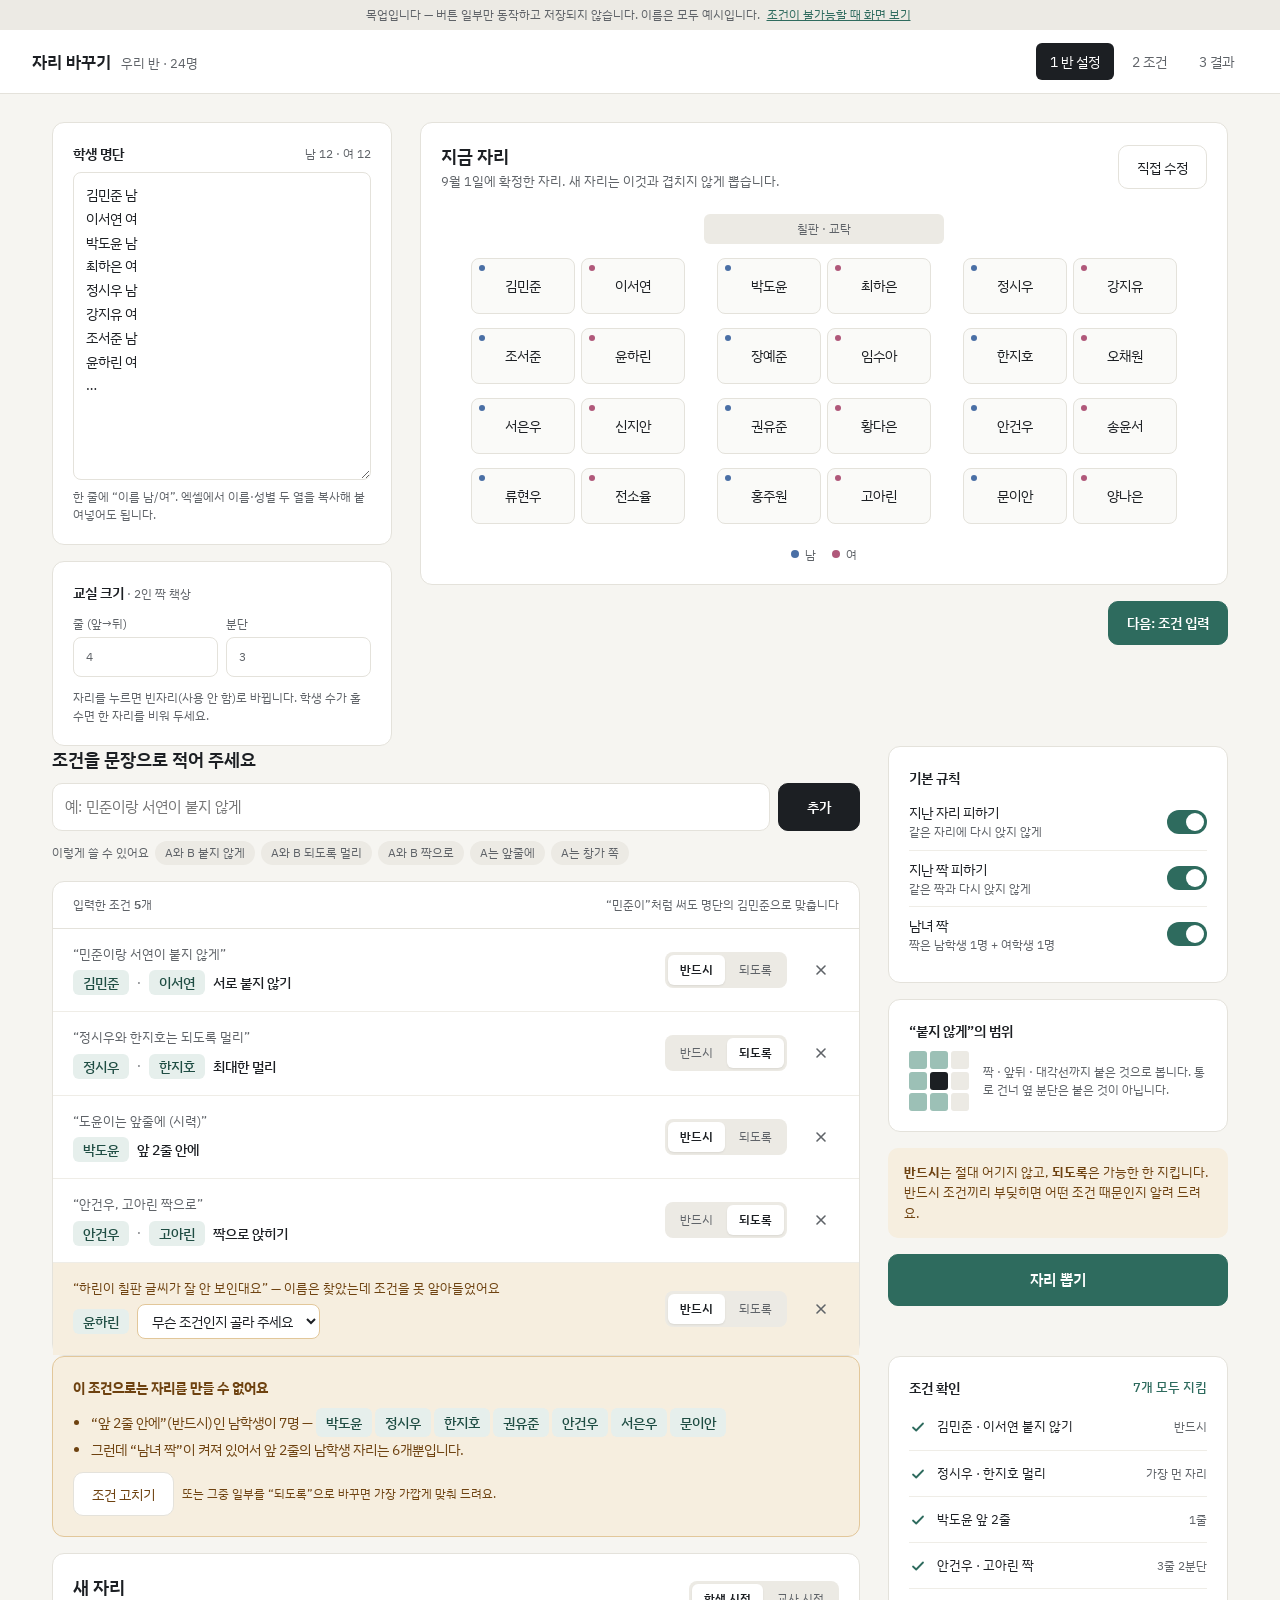
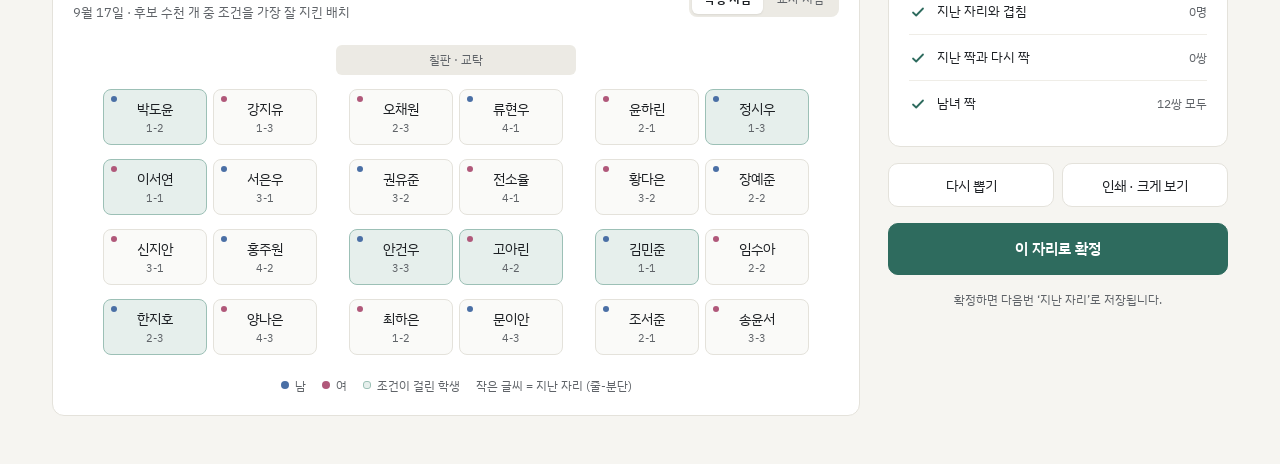
==== mockup.html @ e03efafa "자리 바꾸기 UI 목업 추가 Co-Authored-By: Claude Opus 5 <noreply@anthropic.com>" ====
<!doctype html>
<html lang="ko">
<head>
<meta charset="utf-8">
<meta name="viewport" content="width=device-width, initial-scale=1">
<title>자리 바꾸기 · 목업</title>
<link rel="preconnect" href="https://fonts.googleapis.com">
<link href="https://fonts.googleapis.com/css2?family=IBM+Plex+Sans+KR:wght@400;500;600&display=swap" rel="stylesheet">
<style>
  :root {
    --paper: #F6F5F1; --surface: #FFFFFF; --sunk: #ECEAE4; --line: #E4E2DB; --line-soft: #EFEDE7;
    --ink: #1C1F23; --muted: #5F6368;
    --accent: #2E6B5E; --accent-ink: #1F4D43; --accent-soft: #E6EFEC; --accent-line: #9CC0B6;
    --warn-soft: #F6EEDF; --warn-ink: #6E4210; --warn-line: #E2C79A;
    --boy: #4A6FA5; --girl: #B0587A;
  }
  * { box-sizing: border-box; }
  body { margin: 0; background: var(--paper); color: var(--ink); font: 14px/1.5 "IBM Plex Sans KR", "Apple SD Gothic Neo", system-ui, sans-serif; }
  button, input, textarea, select { font: inherit; color: inherit; }
  button { cursor: pointer; }

  .mock { background: var(--sunk); color: var(--muted); font-size: 12px; text-align: center; padding: 6px 16px; }
  .mock button { border: 0; background: none; color: var(--accent); text-decoration: underline; padding: 0 4px; font-size: 12px; }

  header { background: var(--surface); border-bottom: 1px solid var(--line); padding: 0 32px; min-height: 64px; display: flex; flex-wrap: wrap; gap: 8px 24px; align-items: center; justify-content: space-between; }
  .brand { display: flex; gap: 10px; align-items: baseline; }
  .brand b { font-size: 17px; font-weight: 600; }
  .brand span { color: var(--muted); font-size: 13px; }
  nav { display: flex; gap: 4px; }
  nav button { border: 0; background: none; color: var(--muted); padding: 8px 14px; border-radius: 6px; }
  nav button[aria-current="true"] { background: var(--ink); color: #fff; }

  main { max-width: 1240px; margin: 0 auto; padding: 28px 32px 48px; }
  .view { display: flex; gap: 28px; align-items: flex-start; }
  .side { width: 340px; flex-shrink: 0; display: flex; flex-direction: column; gap: 16px; }
  .grow { flex: 1; min-width: 0; display: flex; flex-direction: column; gap: 16px; }
  @media (max-width: 900px) { .view { flex-direction: column; } .side { width: 100%; } main { padding: 20px 16px 40px; } header { padding: 10px 16px; } }

  .card { background: var(--surface); border: 1px solid var(--line); border-radius: 12px; }
  .pad { padding: 20px; }
  h2 { font-size: 18px; font-weight: 600; margin: 0; }
  h3 { font-size: 14px; font-weight: 600; margin: 0; }
  .sub { color: var(--muted); font-size: 13px; margin: 2px 0 0; }
  .tiny { color: var(--muted); font-size: 12px; }
  .row { display: flex; gap: 8px; align-items: center; }
  .between { display: flex; justify-content: space-between; align-items: center; gap: 12px; flex-wrap: wrap; }

  textarea, input[type=text], input[type=number], select { width: 100%; border: 1px solid var(--line); border-radius: 8px; background: var(--surface); padding: 10px 12px; }
  textarea { resize: vertical; line-height: 1.7; }
  label.field { display: flex; flex-direction: column; gap: 4px; font-size: 12px; color: var(--muted); flex: 1; }

  .btn { height: 44px; padding: 0 18px; border-radius: 10px; border: 1px solid var(--line); background: var(--surface); }
  .btn.primary { background: var(--accent); border-color: var(--accent); color: #fff; font-weight: 600; }
  .btn.dark { background: var(--ink); border-color: var(--ink); color: #fff; font-weight: 600; }
  .btn.block { width: 100%; height: 52px; font-size: 15px; }

  .seg { display: inline-flex; gap: 2px; padding: 3px; background: var(--sunk); border-radius: 8px; }
  .seg button { border: 0; background: none; color: var(--muted); height: 30px; padding: 0 12px; border-radius: 6px; font-size: 12px; }
  .seg button[aria-pressed="true"] { background: var(--surface); color: var(--ink); font-weight: 600; box-shadow: 0 1px 2px rgba(0,0,0,.08); }

  .pill { display: inline-block; padding: 3px 10px; border-radius: 999px; background: var(--sunk); font-size: 12px; color: var(--muted); }
  .name { display: inline-block; padding: 2px 10px; border-radius: 6px; background: var(--accent-soft); color: var(--accent-ink); font-weight: 500; }

  /* seat chart */
  .chart-wrap { overflow-x: auto; padding: 4px 0; }
  .chart { display: flex; flex-direction: column; gap: 14px; align-items: center; min-width: max-content; margin: 0 auto; }
  .board { width: 240px; height: 30px; border-radius: 6px; background: var(--sunk); color: var(--muted); font-size: 12px; display: flex; align-items: center; justify-content: center; }
  .srow { display: flex; gap: 32px; }
  .pair { display: flex; gap: 6px; }
  .seat { width: 104px; height: 56px; border-radius: 8px; border: 1px solid var(--line); background: #FAFAF8; display: flex; flex-direction: column; align-items: center; justify-content: center; gap: 1px; position: relative; padding: 0; }
  .seat .n { font-size: 14px; }
  .seat .f { font-size: 11px; color: var(--muted); }
  .seat .g { position: absolute; top: 6px; left: 7px; width: 6px; height: 6px; border-radius: 50%; }
  .seat .g.m { background: var(--boy); } .seat .g.w { background: var(--girl); }
  .seat.tag { background: var(--accent-soft); border-color: var(--accent-line); }
  .seat.empty { background: repeating-linear-gradient(135deg, transparent 0 6px, var(--line-soft) 6px 8px); border-style: dashed; color: var(--muted); }
  .legend { display: flex; gap: 16px; flex-wrap: wrap; justify-content: center; font-size: 12px; color: var(--muted); }
  .legend i { display: inline-block; width: 8px; height: 8px; border-radius: 50%; margin-right: 6px; vertical-align: 1px; }

  /* rules */
  .rule { padding: 16px 20px; border-top: 1px solid var(--line-soft); display: flex; gap: 16px; align-items: center; flex-wrap: wrap; }
  .rule:first-child { border-top: 0; }
  .rule .body { flex: 1; min-width: 240px; display: flex; flex-direction: column; gap: 6px; }
  .rule .said { color: var(--muted); font-size: 13px; }
  .rule.fix { background: var(--warn-soft); }
  .rule.fix .said { color: var(--warn-ink); }
  .rule select { width: auto; padding: 6px 10px; border-color: var(--warn-line); }
  .x { width: 36px; height: 36px; border: 0; background: none; color: var(--muted); border-radius: 6px; display: flex; align-items: center; justify-content: center; }
  .x:hover { background: var(--sunk); }

  .toggle { display: flex; align-items: center; gap: 12px; min-height: 56px; border-top: 1px solid var(--line-soft); cursor: pointer; }
  .toggle:first-of-type { border-top: 0; }
  .toggle .t { flex: 1; display: flex; flex-direction: column; }
  .toggle input { position: absolute; opacity: 0; pointer-events: none; }
  .sw { flex-shrink: 0; width: 40px; height: 24px; border-radius: 999px; background: #D6D3CB; position: relative; transition: background .15s; }
  .sw::after { content: ""; position: absolute; top: 3px; left: 3px; width: 18px; height: 18px; border-radius: 50%; background: #fff; transition: left .15s; }
  .toggle input:checked + .sw { background: var(--accent); }
  .toggle input:checked + .sw::after { left: 19px; }
  .toggle input:focus-visible + .sw { outline: 2px solid var(--accent); outline-offset: 2px; }

  .note { padding: 14px 16px; border-radius: 10px; background: var(--warn-soft); color: var(--warn-ink); font-size: 13px; line-height: 1.6; }

  .check { display: flex; gap: 10px; align-items: center; min-height: 46px; border-top: 1px solid var(--line-soft); font-size: 13px; }
  .check:first-of-type { border-top: 0; }
  .check span:nth-child(2) { flex: 1; }
  .check .tiny { text-align: right; }

  .scope { display: flex; gap: 14px; align-items: center; }
  .mini { display: grid; grid-template-columns: repeat(3, 18px); gap: 3px; }
  .mini i { width: 18px; height: 18px; border-radius: 3px; background: var(--sunk); }
  .mini i.me { background: var(--ink); }
  .mini i.no { background: var(--accent-line); }

  .conflict { border: 1px solid var(--warn-line); background: var(--warn-soft); border-radius: 12px; padding: 20px; color: var(--warn-ink); display: flex; flex-direction: column; gap: 10px; }
  .conflict ul { margin: 0; padding-left: 18px; line-height: 1.8; }
</style>
</head>
<body>

<div class="mock">목업입니다 — 버튼 일부만 동작하고 저장되지 않습니다. 이름은 모두 예시입니다.
  <button type="button" id="demoConflict">조건이 불가능할 때 화면 보기</button></div>

<header>
  <div class="brand"><b>자리 바꾸기</b><span>우리 반 · 24명</span></div>
  <nav aria-label="단계">
    <button type="button" data-go="setup" aria-current="true">1 반 설정</button>
    <button type="button" data-go="rules">2 조건</button>
    <button type="button" data-go="result">3 결과</button>
  </nav>
</header>

<main>
  <!-- 1. 반 설정 -->
  <section class="view" id="setup">
    <div class="side">
      <div class="card pad" style="display:flex;flex-direction:column;gap:8px">
        <div class="between"><h3><label for="roster">학생 명단</label></h3><span class="tiny">남 12 · 여 12</span></div>
        <textarea id="roster" rows="12">김민준 남
이서연 여
박도윤 남
최하은 여
정시우 남
강지유 여
조서준 남
윤하린 여
…</textarea>
        <p class="tiny" style="margin:0">한 줄에 “이름 남/여”. 엑셀에서 이름·성별 두 열을 복사해 붙여넣어도 됩니다.</p>
      </div>

      <div class="card pad" style="display:flex;flex-direction:column;gap:12px">
        <h3>교실 크기 <span class="tiny" style="font-weight:400">· 2인 짝 책상</span></h3>
        <div class="row">
          <label class="field">줄 (앞→뒤)<input type="number" value="4" min="1" max="8"></label>
          <label class="field">분단<input type="number" value="3" min="1" max="5"></label>
        </div>
        <p class="tiny" style="margin:0">자리를 누르면 빈자리(사용 안 함)로 바뀝니다. 학생 수가 홀수면 한 자리를 비워 두세요.</p>
      </div>
    </div>

    <div class="grow">
      <div class="card pad" style="display:flex;flex-direction:column;gap:18px">
        <div class="between">
          <div><h2>지금 자리</h2><p class="sub">9월 1일에 확정한 자리. 새 자리는 이것과 겹치지 않게 뽑습니다.</p></div>
          <button type="button" class="btn">직접 수정</button>
        </div>
        <div class="chart-wrap"><div class="chart" id="oldChart"></div></div>
        <div class="legend"><span><i style="background:var(--boy)"></i>남</span><span><i style="background:var(--girl)"></i>여</span></div>
      </div>
      <div style="display:flex;justify-content:flex-end"><button type="button" class="btn primary" data-go="rules">다음: 조건 입력</button></div>
    </div>
  </section>

  <!-- 2. 조건 -->
  <section class="view" id="rules" hidden>
    <div class="grow">
      <div style="display:flex;flex-direction:column;gap:10px">
        <h2><label for="ruleInput">조건을 문장으로 적어 주세요</label></h2>
        <form class="row" id="ruleForm">
          <input type="text" id="ruleInput" placeholder="예: 민준이랑 서연이 붙지 않게" style="height:48px;border-radius:10px;font-size:15px">
          <button class="btn dark" style="height:48px;width:88px">추가</button>
        </form>
        <div class="row" style="flex-wrap:wrap;gap:6px">
          <span class="tiny">이렇게 쓸 수 있어요</span>
          <span class="pill">A와 B 붙지 않게</span><span class="pill">A와 B 되도록 멀리</span>
          <span class="pill">A와 B 짝으로</span><span class="pill">A는 앞줄에</span><span class="pill">A는 창가 쪽</span>
        </div>
      </div>

      <div class="card">
        <div class="between" style="padding:14px 20px;border-bottom:1px solid var(--line)">
          <span class="tiny">입력한 조건 <b id="ruleCount">5</b>개</span>
          <span class="tiny">“민준이”처럼 써도 명단의 김민준으로 맞춥니다</span>
        </div>
        <div id="ruleList"></div>
      </div>
    </div>

    <div class="side">
      <div class="card pad">
        <h3 style="margin-bottom:6px">기본 규칙</h3>
        <label class="toggle"><span class="t"><span>지난 자리 피하기</span><span class="tiny">같은 자리에 다시 앉지 않게</span></span><input type="checkbox" checked><span class="sw"></span></label>
        <label class="toggle"><span class="t"><span>지난 짝 피하기</span><span class="tiny">같은 짝과 다시 앉지 않게</span></span><input type="checkbox" checked><span class="sw"></span></label>
        <label class="toggle"><span class="t"><span>남녀 짝</span><span class="tiny">짝은 남학생 1명 + 여학생 1명</span></span><input type="checkbox" checked><span class="sw"></span></label>
      </div>

      <div class="card pad" style="display:flex;flex-direction:column;gap:10px">
        <h3>“붙지 않게”의 범위</h3>
        <div class="scope">
          <div class="mini" aria-hidden="true"><i class="no"></i><i class="no"></i><i></i><i class="no"></i><i class="me"></i><i></i><i class="no"></i><i class="no"></i><i></i></div>
          <p class="tiny" style="margin:0">짝 · 앞뒤 · 대각선까지 붙은 것으로 봅니다. 통로 건너 옆 분단은 붙은 것이 아닙니다.</p>
        </div>
      </div>

      <div class="note"><b>반드시</b>는 절대 어기지 않고, <b>되도록</b>은 가능한 한 지킵니다. 반드시 조건끼리 부딪히면 어떤 조건 때문인지 알려 드려요.</div>

      <button type="button" class="btn primary block" data-go="result">자리 뽑기</button>
    </div>
  </section>

  <!-- 3. 결과 -->
  <section class="view" id="result" hidden>
    <div class="grow">
      <div class="conflict" id="conflict" hidden>
        <b>이 조건으로는 자리를 만들 수 없어요</b>
        <ul>
          <li>“앞 2줄 안에”(반드시)인 남학생이 7명 — <span class="name">박도윤</span> <span class="name">정시우</span> <span class="name">한지호</span> <span class="name">권유준</span> <span class="name">안건우</span> <span class="name">서은우</span> <span class="name">문이안</span></li><li>그런데 “남녀 짝”이 켜져 있어서 앞 2줄의 남학생 자리는 6개뿐입니다.</li>
        </ul>
        <div class="row" style="flex-wrap:wrap"><button type="button" class="btn" data-go="rules">조건 고치기</button><span class="tiny" style="color:inherit">또는 그중 일부를 “되도록”으로 바꾸면 가장 가깝게 맞춰 드려요.</span></div>
      </div>

      <div class="card pad" style="display:flex;flex-direction:column;gap:18px">
        <div class="between">
          <div><h2>새 자리</h2><p class="sub">9월 17일 · 후보 수천 개 중 조건을 가장 잘 지킨 배치</p></div>
          <div class="seg" role="group" aria-label="보는 방향">
            <button type="button" aria-pressed="true" data-view="student">학생 시점</button>
            <button type="button" aria-pressed="false" data-view="teacher">교사 시점</button>
          </div>
        </div>
        <div class="chart-wrap"><div class="chart" id="newChart"></div></div>
        <div class="legend">
          <span><i style="background:var(--boy)"></i>남</span><span><i style="background:var(--girl)"></i>여</span>
          <span><i style="background:var(--accent-soft);border:1px solid var(--accent-line);border-radius:3px"></i>조건이 걸린 학생</span>
          <span>작은 글씨 = 지난 자리 (줄-분단)</span>
        </div>
      </div>
    </div>

    <div class="side">
      <div class="card pad">
        <div class="between" style="margin-bottom:6px"><h3>조건 확인</h3><span style="font-size:13px;color:var(--accent);font-weight:500">7개 모두 지킴</span></div>
        <div id="checks"></div>
      </div>
      <div class="row"><button type="button" class="btn" style="flex:1">다시 뽑기</button><button type="button" class="btn" style="flex:1">인쇄 · 크게 보기</button></div>
      <button type="button" class="btn primary block">이 자리로 확정</button>
      <p class="tiny" style="text-align:center;margin:0">확정하면 다음번 ‘지난 자리’로 저장됩니다.</p>
    </div>
  </section>
</main>

<script>
  const G = { 김민준:'m',이서연:'w',박도윤:'m',최하은:'w',정시우:'m',강지유:'w',조서준:'m',윤하린:'w',장예준:'m',임수아:'w',한지호:'m',오채원:'w',
              서은우:'m',신지안:'w',권유준:'m',황다은:'w',안건우:'m',송윤서:'w',류현우:'m',전소율:'w',홍주원:'m',고아린:'w',문이안:'m',양나은:'w' };
  const OLD = [
    ['김민준','이서연','박도윤','최하은','정시우','강지유'],
    ['조서준','윤하린','장예준','임수아','한지호','오채원'],
    ['서은우','신지안','권유준','황다은','안건우','송윤서'],
    ['류현우','전소율','홍주원','고아린','문이안','양나은']
  ];
  const NEW = [
    ['박도윤','강지유','오채원','류현우','윤하린','정시우'],
    ['이서연','서은우','권유준','전소율','황다은','장예준'],
    ['신지안','홍주원','안건우','고아린','김민준','임수아'],
    ['한지호','양나은','최하은','문이안','조서준','송윤서']
  ];
  const TAGGED = ['김민준','이서연','정시우','한지호','박도윤','안건우','고아린'];
  const WHERE = {};
  OLD.forEach((r, ri) => r.forEach((n, ci) => { WHERE[n] = (ri + 1) + '-' + (Math.floor(ci / 2) + 1); }));

  const empty = new Set();

  function seatEl(name, opts) {
    const b = document.createElement('button');
    b.type = 'button';
    b.className = 'seat';
    if (opts.key && empty.has(opts.key)) {
      b.classList.add('empty');
      b.innerHTML = '<span class="f">빈자리</span>';
    } else {
      if (opts.tag && TAGGED.includes(name)) b.classList.add('tag');
      b.innerHTML = '<span class="g ' + G[name] + '"></span><span class="n">' + name + '</span>' +
        (opts.from ? '<span class="f">' + WHERE[name] + '</span>' : '');
    }
    b.setAttribute('aria-label', name);
    if (opts.key) b.addEventListener('click', () => { empty.has(opts.key) ? empty.delete(opts.key) : empty.add(opts.key); drawOld(); });
    return b;
  }

  function drawChart(el, grid, opts, flip) {
    el.innerHTML = '';
    const board = document.createElement('div');
    board.className = 'board';
    board.textContent = '칠판 · 교탁';
    let rows = grid.map((r, ri) => ({ r, ri }));
    if (flip) rows = rows.slice().reverse();
    if (!flip) el.appendChild(board);
    rows.forEach(({ r, ri }) => {
      const row = document.createElement('div');
      row.className = 'srow';
      let cells = r.map((n, ci) => ({ n, ci }));
      if (flip) cells = cells.slice().reverse();
      for (let i = 0; i < cells.length; i += 2) {
        const pair = document.createElement('div');
        pair.className = 'pair';
        pair.appendChild(seatEl(cells[i].n, { ...opts, key: opts.editable ? ri + ':' + cells[i].ci : null }));
        pair.appendChild(seatEl(cells[i + 1].n, { ...opts, key: opts.editable ? ri + ':' + cells[i + 1].ci : null }));
        row.appendChild(pair);
      }
      el.appendChild(row);
    });
    if (flip) el.appendChild(board);
  }

  const drawOld = () => drawChart(document.getElementById('oldChart'), OLD, { editable: true }, false);
  let teacher = false;
  const drawNew = () => drawChart(document.getElementById('newChart'), NEW, { tag: true, from: true }, teacher);

  // rules
  let rules = [
    { said: '민준이랑 서연이 붙지 않게', a: '김민준', b: '이서연', kind: '서로 붙지 않기', must: true },
    { said: '정시우와 한지호는 되도록 멀리', a: '정시우', b: '한지호', kind: '최대한 멀리', must: false },
    { said: '도윤이는 앞줄에 (시력)', a: '박도윤', kind: '앞 2줄 안에', must: true },
    { said: '안건우, 고아린 짝으로', a: '안건우', b: '고아린', kind: '짝으로 앉히기', must: false },
    { said: '하린이 칠판 글씨가 잘 안 보인대요', a: '윤하린', kind: null, must: true }
  ];
  const KINDS = ['서로 붙지 않기', '최대한 멀리', '짝으로 앉히기', '앞 2줄 안에', '뒤 2줄 안에', '창가 쪽', '복도 쪽'];

  function drawRules() {
    const list = document.getElementById('ruleList');
    list.innerHTML = '';
    rules.forEach((r, i) => {
      const d = document.createElement('div');
      d.className = 'rule' + (r.kind ? '' : ' fix');
      const names = '<span class="name">' + r.a + '</span>' + (r.b ? ' <span class="tiny">·</span> <span class="name">' + r.b + '</span>' : '');
      const kind = r.kind
        ? '<span style="font-weight:500">' + r.kind + '</span>'
        : '<select aria-label="조건 종류 고르기"><option>무슨 조건인지 골라 주세요</option>' + KINDS.map(k => '<option>' + k + '</option>').join('') + '</select>';
      d.innerHTML =
        '<div class="body"><span class="said">“' + r.said + '”' + (r.kind ? '' : ' — 이름은 찾았는데 조건을 못 알아들었어요') + '</span>' +
        '<div class="row" style="flex-wrap:wrap">' + names + ' ' + kind + '</div></div>' +
        '<div class="seg" role="group" aria-label="강도"><button type="button" aria-pressed="' + r.must + '">반드시</button><button type="button" aria-pressed="' + !r.must + '">되도록</button></div>' +
        '<button type="button" class="x" aria-label="조건 삭제"><svg width="16" height="16" viewBox="0 0 16 16" fill="none" stroke="currentColor" stroke-width="1.6" stroke-linecap="round"><path d="M4 4l8 8M12 4l-8 8"/></svg></button>';
      const [mustB, tryB] = d.querySelectorAll('.seg button');
      mustB.onclick = () => { r.must = true; drawRules(); };
      tryB.onclick = () => { r.must = false; drawRules(); };
      d.querySelector('.x').onclick = () => { rules.splice(i, 1); drawRules(); };
      const sel = d.querySelector('select');
      if (sel) sel.onchange = () => { if (sel.selectedIndex > 0) { r.kind = sel.value; drawRules(); } };
      list.appendChild(d);
    });
    document.getElementById('ruleCount').textContent = rules.length;
  }

  document.getElementById('ruleForm').addEventListener('submit', (e) => {
    e.preventDefault();
    const inp = document.getElementById('ruleInput');
    const text = inp.value.trim();
    if (!text) return;
    const found = Object.keys(G).filter(n => text.includes(n) || text.includes(n.slice(1)));
    let kind = null;
    if (/붙지|떨어/.test(text)) kind = '서로 붙지 않기';
    else if (/멀리/.test(text)) kind = '최대한 멀리';
    else if (/짝|같이/.test(text)) kind = '짝으로 앉히기';
    else if (/앞줄|앞자리|앞에/.test(text)) kind = '앞 2줄 안에';
    else if (/뒷줄|뒷자리|뒤에/.test(text)) kind = '뒤 2줄 안에';
    else if (/창가/.test(text)) kind = '창가 쪽';
    rules.push({ said: text, a: found[0] || '(이름 확인 필요)', b: found[1], kind, must: !/되도록|가능하면/.test(text) });
    inp.value = '';
    drawRules();
  });

  const CHECKS = [
    ['김민준 · 이서연 붙지 않기', '반드시'],
    ['정시우 · 한지호 멀리', '가장 먼 자리'],
    ['박도윤 앞 2줄', '1줄'],
    ['안건우 · 고아린 짝', '3줄 2분단'],
    ['지난 자리와 겹침', '0명'],
    ['지난 짝과 다시 짝', '0쌍'],
    ['남녀 짝', '12쌍 모두']
  ];
  document.getElementById('checks').innerHTML = CHECKS.map(([t, n]) =>
    '<div class="check"><svg width="18" height="18" viewBox="0 0 18 18" fill="none" stroke="#2E6B5E" stroke-width="1.8" stroke-linecap="round" stroke-linejoin="round" aria-hidden="true"><path d="M4 9.5l3.2 3L14 5.5"/></svg><span>' + t + '</span><span class="tiny">' + n + '</span></div>'
  ).join('');

  // navigation
  function go(id) {
    ['setup', 'rules', 'result'].forEach(v => { document.getElementById(v).hidden = v !== id; });
    document.querySelectorAll('nav button').forEach(b => b.setAttribute('aria-current', b.dataset.go === id));
    window.scrollTo(0, 0);
  }
  document.querySelectorAll('[data-go]').forEach(b => b.addEventListener('click', () => {
    if (b.closest('#conflict')) document.getElementById('conflict').hidden = true;
    go(b.dataset.go);
  }));
  document.querySelectorAll('[data-view]').forEach(b => b.addEventListener('click', () => {
    teacher = b.dataset.view === 'teacher';
    document.querySelectorAll('[data-view]').forEach(x => x.setAttribute('aria-pressed', x === b));
    drawNew();
  }));
  document.getElementById('demoConflict').addEventListener('click', () => {
    document.getElementById('conflict').hidden = false;
    go('result');
  });

  drawOld(); drawRules(); drawNew();
</script>
</body>
</html>
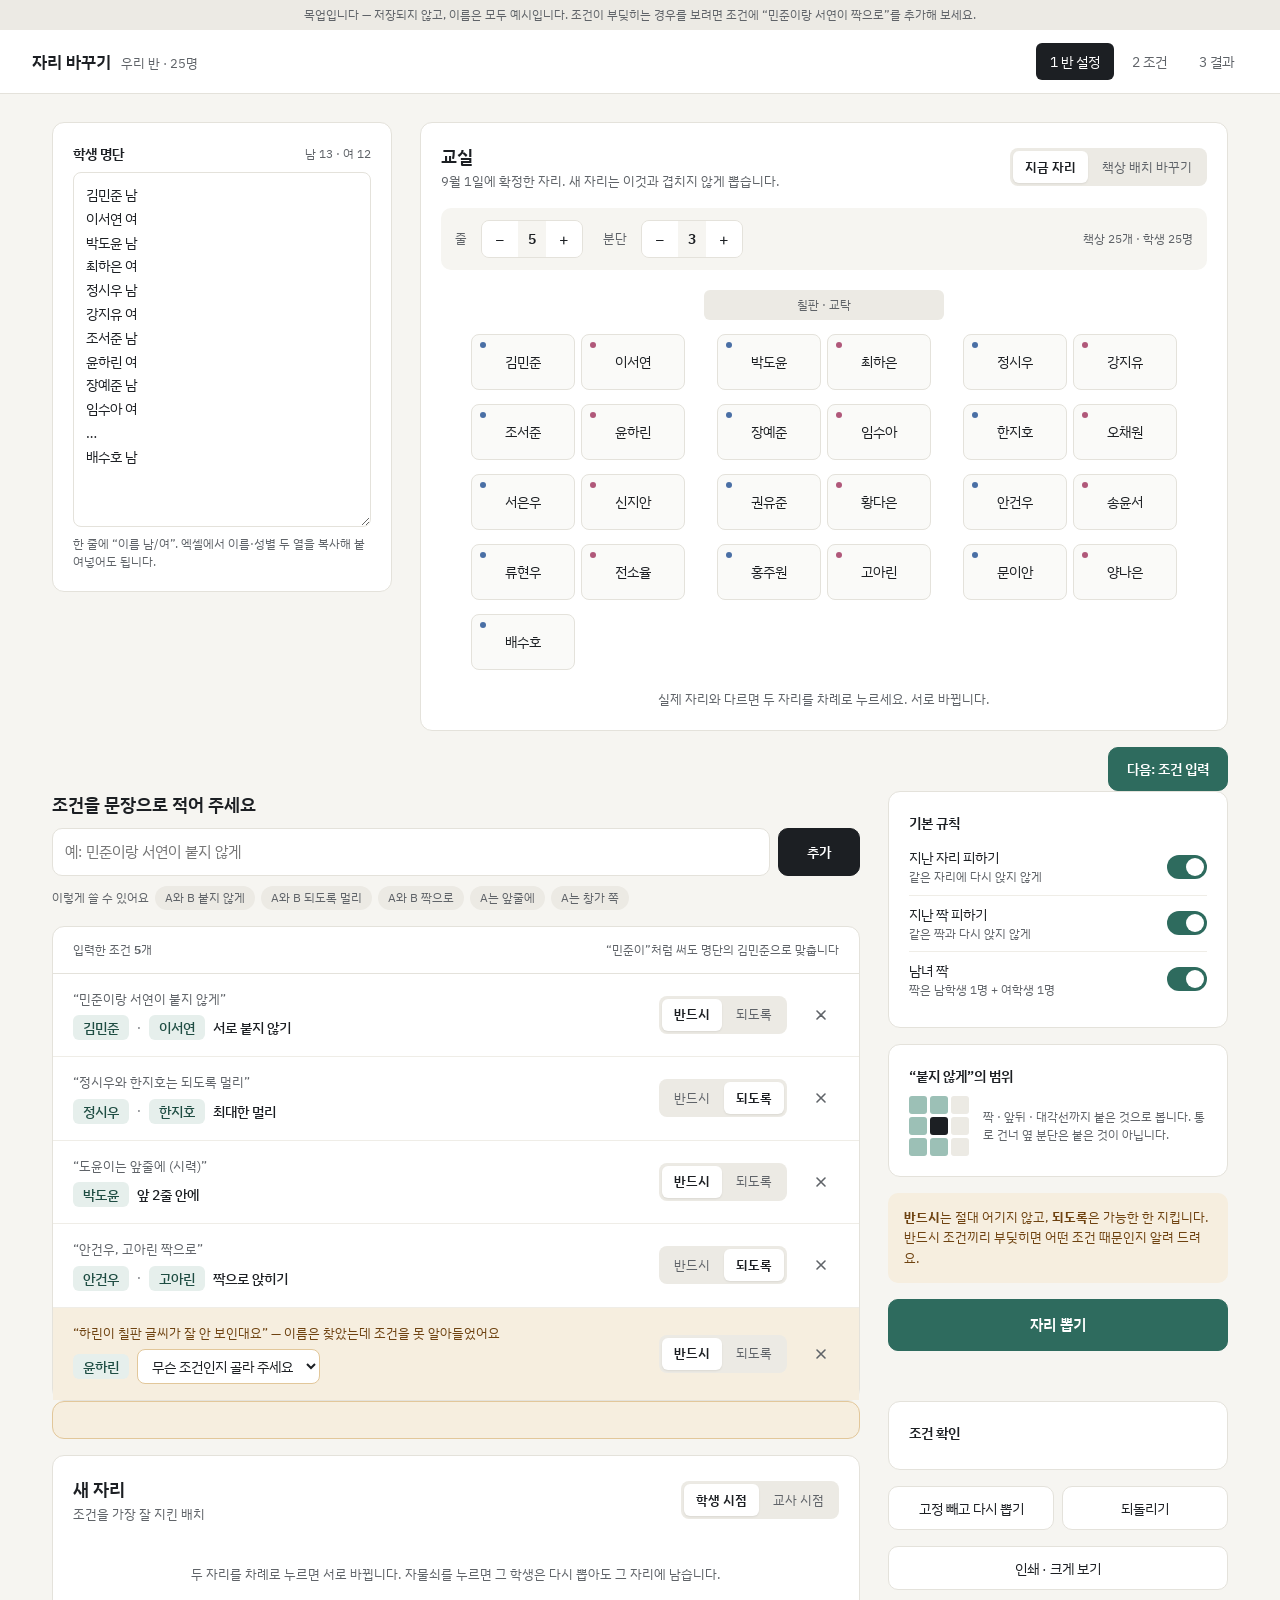
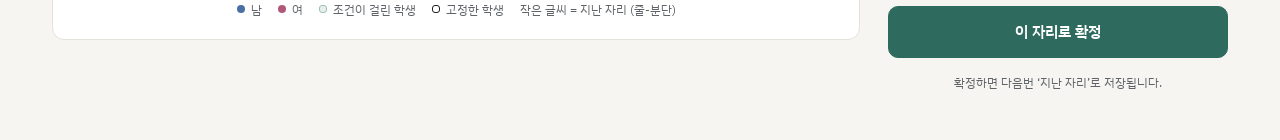
==== commit f4070af7: "목업: 책상 배치 직접 편집, 학생 고정, 자리 바꾸기·다시 뽑기 동작 추가 Co-Authored-By: Claude Opus 5 <noreply@anthropic.com>" ====
--- a/mockup.html
+++ b/mockup.html
@@ -11,7 +11,7 @@
     --paper: #F6F5F1; --surface: #FFFFFF; --sunk: #ECEAE4; --line: #E4E2DB; --line-soft: #EFEDE7;
     --ink: #1C1F23; --muted: #5F6368;
     --accent: #2E6B5E; --accent-ink: #1F4D43; --accent-soft: #E6EFEC; --accent-line: #9CC0B6;
-    --warn-soft: #F6EEDF; --warn-ink: #6E4210; --warn-line: #E2C79A;
+    --warn: #A0620F; --warn-soft: #F6EEDF; --warn-ink: #6E4210; --warn-line: #E2C79A;
     --boy: #4A6FA5; --girl: #B0587A;
   }
   * { box-sizing: border-box; }
@@ -20,7 +20,6 @@
   button { cursor: pointer; }
 
   .mock { background: var(--sunk); color: var(--muted); font-size: 12px; text-align: center; padding: 6px 16px; }
-  .mock button { border: 0; background: none; color: var(--accent); text-decoration: underline; padding: 0 4px; font-size: 12px; }
 
   header { background: var(--surface); border-bottom: 1px solid var(--line); padding: 0 32px; min-height: 64px; display: flex; flex-wrap: wrap; gap: 8px 24px; align-items: center; justify-content: space-between; }
   .brand { display: flex; gap: 10px; align-items: baseline; }
@@ -45,18 +44,26 @@
   .row { display: flex; gap: 8px; align-items: center; }
   .between { display: flex; justify-content: space-between; align-items: center; gap: 12px; flex-wrap: wrap; }
 
-  textarea, input[type=text], input[type=number], select { width: 100%; border: 1px solid var(--line); border-radius: 8px; background: var(--surface); padding: 10px 12px; }
+  textarea, input[type=text], select { width: 100%; border: 1px solid var(--line); border-radius: 8px; background: var(--surface); padding: 10px 12px; }
   textarea { resize: vertical; line-height: 1.7; }
-  label.field { display: flex; flex-direction: column; gap: 4px; font-size: 12px; color: var(--muted); flex: 1; }
 
   .btn { height: 44px; padding: 0 18px; border-radius: 10px; border: 1px solid var(--line); background: var(--surface); }
+  .btn:disabled { color: #A5A7AA; cursor: default; }
   .btn.primary { background: var(--accent); border-color: var(--accent); color: #fff; font-weight: 600; }
   .btn.dark { background: var(--ink); border-color: var(--ink); color: #fff; font-weight: 600; }
   .btn.block { width: 100%; height: 52px; font-size: 15px; }
+  .btn.sm { height: 36px; padding: 0 12px; font-size: 13px; border-radius: 8px; }
 
   .seg { display: inline-flex; gap: 2px; padding: 3px; background: var(--sunk); border-radius: 8px; }
-  .seg button { border: 0; background: none; color: var(--muted); height: 30px; padding: 0 12px; border-radius: 6px; font-size: 12px; }
+  .seg button { border: 0; background: none; color: var(--muted); height: 32px; padding: 0 12px; border-radius: 6px; font-size: 13px; }
   .seg button[aria-pressed="true"] { background: var(--surface); color: var(--ink); font-weight: 600; box-shadow: 0 1px 2px rgba(0,0,0,.08); }
+
+  .stepper { display: inline-flex; align-items: center; border: 1px solid var(--line); border-radius: 8px; overflow: hidden; }
+  .stepper button { width: 36px; height: 36px; border: 0; background: var(--surface); font-size: 16px; }
+  .stepper button:hover { background: var(--sunk); }
+  .stepper span { min-width: 28px; text-align: center; font-weight: 600; }
+  .toolbar { display: flex; flex-wrap: wrap; gap: 10px 20px; align-items: center; padding: 12px 14px; background: var(--paper); border-radius: 10px; }
+  .toolbar .lbl { font-size: 13px; color: var(--muted); margin-right: 6px; }
 
   .pill { display: inline-block; padding: 3px 10px; border-radius: 999px; background: var(--sunk); font-size: 12px; color: var(--muted); }
   .name { display: inline-block; padding: 2px 10px; border-radius: 6px; background: var(--accent-soft); color: var(--accent-ink); font-weight: 500; }
@@ -67,15 +74,31 @@
   .board { width: 240px; height: 30px; border-radius: 6px; background: var(--sunk); color: var(--muted); font-size: 12px; display: flex; align-items: center; justify-content: center; }
   .srow { display: flex; gap: 32px; }
   .pair { display: flex; gap: 6px; }
-  .seat { width: 104px; height: 56px; border-radius: 8px; border: 1px solid var(--line); background: #FAFAF8; display: flex; flex-direction: column; align-items: center; justify-content: center; gap: 1px; position: relative; padding: 0; }
+  .seat { width: 104px; height: 56px; border-radius: 8px; border: 1px solid var(--line); background: #FAFAF8; position: relative; }
+  .seat > .main { width: 100%; height: 100%; border: 0; background: none; border-radius: 8px; padding: 0; display: flex; flex-direction: column; align-items: center; justify-content: center; gap: 1px; }
   .seat .n { font-size: 14px; }
   .seat .f { font-size: 11px; color: var(--muted); }
-  .seat .g { position: absolute; top: 6px; left: 7px; width: 6px; height: 6px; border-radius: 50%; }
+  .seat .g { position: absolute; top: 7px; left: 8px; width: 6px; height: 6px; border-radius: 50%; }
   .seat .g.m { background: var(--boy); } .seat .g.w { background: var(--girl); }
   .seat.tag { background: var(--accent-soft); border-color: var(--accent-line); }
-  .seat.empty { background: repeating-linear-gradient(135deg, transparent 0 6px, var(--line-soft) 6px 8px); border-style: dashed; color: var(--muted); }
-  .legend { display: flex; gap: 16px; flex-wrap: wrap; justify-content: center; font-size: 12px; color: var(--muted); }
+  .seat.vacant { background: var(--surface); border-style: dashed; }
+  .seat.vacant .n { color: var(--muted); font-size: 12px; }
+  .seat.sel { outline: 2px solid var(--ink); outline-offset: 2px; }
+  .seat.pin { border: 1.5px solid var(--ink); }
+  .seat.none { visibility: hidden; }
+  .lock { position: absolute; top: 2px; right: 2px; width: 28px; height: 28px; border: 0; background: none; color: var(--muted); opacity: .45; border-radius: 6px; display: flex; align-items: center; justify-content: center; }
+  .lock:hover { opacity: 1; background: rgba(0,0,0,.05); }
+  .seat.pin .lock { opacity: 1; color: var(--ink); }
+  /* edit mode */
+  .seat.desk { background: #EFEBE2; border-color: #CFC9BC; display: flex; align-items: center; justify-content: center; color: var(--muted); font-size: 12px; padding: 0; }
+  .seat.slot { background: none; border: 1px dashed var(--line); color: #B3B0A8; font-size: 18px; padding: 0; }
+  .seat.slot:hover { border-color: var(--accent); color: var(--accent); }
+  .seat.desk:hover { border-color: var(--warn); color: var(--warn); }
+
+  .legend { display: flex; gap: 16px; flex-wrap: wrap; justify-content: center; font-size: 12px; color: var(--muted); align-items: center; }
   .legend i { display: inline-block; width: 8px; height: 8px; border-radius: 50%; margin-right: 6px; vertical-align: 1px; }
+  .hint { text-align: center; font-size: 13px; color: var(--muted); min-height: 20px; }
+  .hint.warn { color: var(--warn); }
 
   /* rules */
   .rule { padding: 16px 20px; border-top: 1px solid var(--line-soft); display: flex; gap: 16px; align-items: center; flex-wrap: wrap; }
@@ -88,7 +111,7 @@
   .x { width: 36px; height: 36px; border: 0; background: none; color: var(--muted); border-radius: 6px; display: flex; align-items: center; justify-content: center; }
   .x:hover { background: var(--sunk); }
 
-  .toggle { display: flex; align-items: center; gap: 12px; min-height: 56px; border-top: 1px solid var(--line-soft); cursor: pointer; }
+  .toggle { display: flex; align-items: center; gap: 12px; min-height: 56px; border-top: 1px solid var(--line-soft); cursor: pointer; position: relative; }
   .toggle:first-of-type { border-top: 0; }
   .toggle .t { flex: 1; display: flex; flex-direction: column; }
   .toggle input { position: absolute; opacity: 0; pointer-events: none; }
@@ -101,9 +124,10 @@
   .note { padding: 14px 16px; border-radius: 10px; background: var(--warn-soft); color: var(--warn-ink); font-size: 13px; line-height: 1.6; }
 
   .check { display: flex; gap: 10px; align-items: center; min-height: 46px; border-top: 1px solid var(--line-soft); font-size: 13px; }
-  .check:first-of-type { border-top: 0; }
-  .check span:nth-child(2) { flex: 1; }
+  .check:first-child { border-top: 0; }
+  .check .t { flex: 1; }
   .check .tiny { text-align: right; }
+  .check.bad .t, .check.bad .tiny { color: var(--warn); }
 
   .scope { display: flex; gap: 14px; align-items: center; }
   .mini { display: grid; grid-template-columns: repeat(3, 18px); gap: 3px; }
@@ -111,17 +135,16 @@
   .mini i.me { background: var(--ink); }
   .mini i.no { background: var(--accent-line); }
 
-  .conflict { border: 1px solid var(--warn-line); background: var(--warn-soft); border-radius: 12px; padding: 20px; color: var(--warn-ink); display: flex; flex-direction: column; gap: 10px; }
+  .conflict { border: 1px solid var(--warn-line); background: var(--warn-soft); border-radius: 12px; padding: 18px 20px; color: var(--warn-ink); display: flex; flex-direction: column; gap: 8px; }
   .conflict ul { margin: 0; padding-left: 18px; line-height: 1.8; }
 </style>
 </head>
 <body>
 
-<div class="mock">목업입니다 — 버튼 일부만 동작하고 저장되지 않습니다. 이름은 모두 예시입니다.
-  <button type="button" id="demoConflict">조건이 불가능할 때 화면 보기</button></div>
+<div class="mock">목업입니다 — 저장되지 않고, 이름은 모두 예시입니다. 조건이 부딪히는 경우를 보려면 조건에 “민준이랑 서연이 짝으로”를 추가해 보세요.</div>
 
 <header>
-  <div class="brand"><b>자리 바꾸기</b><span>우리 반 · 24명</span></div>
+  <div class="brand"><b>자리 바꾸기</b><span>우리 반 · 25명</span></div>
   <nav aria-label="단계">
     <button type="button" data-go="setup" aria-current="true">1 반 설정</button>
     <button type="button" data-go="rules">2 조건</button>
@@ -134,8 +157,8 @@
   <section class="view" id="setup">
     <div class="side">
       <div class="card pad" style="display:flex;flex-direction:column;gap:8px">
-        <div class="between"><h3><label for="roster">학생 명단</label></h3><span class="tiny">남 12 · 여 12</span></div>
-        <textarea id="roster" rows="12">김민준 남
+        <div class="between"><h3><label for="roster">학생 명단</label></h3><span class="tiny">남 13 · 여 12</span></div>
+        <textarea id="roster" rows="14">김민준 남
 이서연 여
 박도윤 남
 최하은 여
@@ -143,28 +166,32 @@
 강지유 여
 조서준 남
 윤하린 여
-…</textarea>
+장예준 남
+임수아 여
+…
+배수호 남</textarea>
         <p class="tiny" style="margin:0">한 줄에 “이름 남/여”. 엑셀에서 이름·성별 두 열을 복사해 붙여넣어도 됩니다.</p>
       </div>
-
-      <div class="card pad" style="display:flex;flex-direction:column;gap:12px">
-        <h3>교실 크기 <span class="tiny" style="font-weight:400">· 2인 짝 책상</span></h3>
-        <div class="row">
-          <label class="field">줄 (앞→뒤)<input type="number" value="4" min="1" max="8"></label>
-          <label class="field">분단<input type="number" value="3" min="1" max="5"></label>
+    </div>
+
+    <div class="grow">
+      <div class="card pad" style="display:flex;flex-direction:column;gap:16px">
+        <div class="between">
+          <div><h2>교실</h2><p class="sub" id="setupSub"></p></div>
+          <div class="seg" role="group" aria-label="보기">
+            <button type="button" data-mode="seats" aria-pressed="true">지금 자리</button>
+            <button type="button" data-mode="desks" aria-pressed="false">책상 배치 바꾸기</button>
+          </div>
         </div>
-        <p class="tiny" style="margin:0">자리를 누르면 빈자리(사용 안 함)로 바뀝니다. 학생 수가 홀수면 한 자리를 비워 두세요.</p>
-      </div>
-    </div>
-
-    <div class="grow">
-      <div class="card pad" style="display:flex;flex-direction:column;gap:18px">
-        <div class="between">
-          <div><h2>지금 자리</h2><p class="sub">9월 1일에 확정한 자리. 새 자리는 이것과 겹치지 않게 뽑습니다.</p></div>
-          <button type="button" class="btn">직접 수정</button>
+
+        <div class="toolbar" id="deskTools" hidden>
+          <span class="row"><span class="lbl">줄</span><span class="stepper"><button type="button" aria-label="줄 빼기" data-step="R:-1">−</button><span id="rVal"></span><button type="button" aria-label="줄 추가" data-step="R:1">+</button></span></span>
+          <span class="row"><span class="lbl">분단</span><span class="stepper"><button type="button" aria-label="분단 빼기" data-step="G:-1">−</button><span id="gVal"></span><button type="button" aria-label="분단 추가" data-step="G:1">+</button></span></span>
+          <span class="tiny" id="deskCount" style="margin-left:auto"></span>
         </div>
+
         <div class="chart-wrap"><div class="chart" id="oldChart"></div></div>
-        <div class="legend"><span><i style="background:var(--boy)"></i>남</span><span><i style="background:var(--girl)"></i>여</span></div>
+        <div class="hint" id="setupHint"></div>
       </div>
       <div style="display:flex;justify-content:flex-end"><button type="button" class="btn primary" data-go="rules">다음: 조건 입력</button></div>
     </div>
@@ -198,9 +225,9 @@
     <div class="side">
       <div class="card pad">
         <h3 style="margin-bottom:6px">기본 규칙</h3>
-        <label class="toggle"><span class="t"><span>지난 자리 피하기</span><span class="tiny">같은 자리에 다시 앉지 않게</span></span><input type="checkbox" checked><span class="sw"></span></label>
-        <label class="toggle"><span class="t"><span>지난 짝 피하기</span><span class="tiny">같은 짝과 다시 앉지 않게</span></span><input type="checkbox" checked><span class="sw"></span></label>
-        <label class="toggle"><span class="t"><span>남녀 짝</span><span class="tiny">짝은 남학생 1명 + 여학생 1명</span></span><input type="checkbox" checked><span class="sw"></span></label>
+        <label class="toggle"><span class="t"><span>지난 자리 피하기</span><span class="tiny">같은 자리에 다시 앉지 않게</span></span><input type="checkbox" id="tPrev" checked><span class="sw"></span></label>
+        <label class="toggle"><span class="t"><span>지난 짝 피하기</span><span class="tiny">같은 짝과 다시 앉지 않게</span></span><input type="checkbox" id="tPair" checked><span class="sw"></span></label>
+        <label class="toggle"><span class="t"><span>남녀 짝</span><span class="tiny">짝은 남학생 1명 + 여학생 1명</span></span><input type="checkbox" id="tMix" checked><span class="sw"></span></label>
       </div>
 
       <div class="card pad" style="display:flex;flex-direction:column;gap:10px">
@@ -213,33 +240,29 @@
 
       <div class="note"><b>반드시</b>는 절대 어기지 않고, <b>되도록</b>은 가능한 한 지킵니다. 반드시 조건끼리 부딪히면 어떤 조건 때문인지 알려 드려요.</div>
 
-      <button type="button" class="btn primary block" data-go="result">자리 뽑기</button>
+      <button type="button" class="btn primary block" id="drawBtn">자리 뽑기</button>
     </div>
   </section>
 
   <!-- 3. 결과 -->
   <section class="view" id="result" hidden>
     <div class="grow">
-      <div class="conflict" id="conflict" hidden>
-        <b>이 조건으로는 자리를 만들 수 없어요</b>
-        <ul>
-          <li>“앞 2줄 안에”(반드시)인 남학생이 7명 — <span class="name">박도윤</span> <span class="name">정시우</span> <span class="name">한지호</span> <span class="name">권유준</span> <span class="name">안건우</span> <span class="name">서은우</span> <span class="name">문이안</span></li><li>그런데 “남녀 짝”이 켜져 있어서 앞 2줄의 남학생 자리는 6개뿐입니다.</li>
-        </ul>
-        <div class="row" style="flex-wrap:wrap"><button type="button" class="btn" data-go="rules">조건 고치기</button><span class="tiny" style="color:inherit">또는 그중 일부를 “되도록”으로 바꾸면 가장 가깝게 맞춰 드려요.</span></div>
-      </div>
-
-      <div class="card pad" style="display:flex;flex-direction:column;gap:18px">
+      <div class="conflict" id="conflict" hidden></div>
+
+      <div class="card pad" style="display:flex;flex-direction:column;gap:16px">
         <div class="between">
-          <div><h2>새 자리</h2><p class="sub">9월 17일 · 후보 수천 개 중 조건을 가장 잘 지킨 배치</p></div>
+          <div><h2>새 자리</h2><p class="sub" id="resultSub">조건을 가장 잘 지킨 배치</p></div>
           <div class="seg" role="group" aria-label="보는 방향">
             <button type="button" aria-pressed="true" data-view="student">학생 시점</button>
             <button type="button" aria-pressed="false" data-view="teacher">교사 시점</button>
           </div>
         </div>
         <div class="chart-wrap"><div class="chart" id="newChart"></div></div>
+        <div class="hint" id="resultHint">두 자리를 차례로 누르면 서로 바뀝니다. 자물쇠를 누르면 그 학생은 다시 뽑아도 그 자리에 남습니다.</div>
         <div class="legend">
           <span><i style="background:var(--boy)"></i>남</span><span><i style="background:var(--girl)"></i>여</span>
           <span><i style="background:var(--accent-soft);border:1px solid var(--accent-line);border-radius:3px"></i>조건이 걸린 학생</span>
+          <span><i style="background:none;border:1.5px solid var(--ink);border-radius:3px"></i>고정한 학생</span>
           <span>작은 글씨 = 지난 자리 (줄-분단)</span>
         </div>
       </div>
@@ -247,84 +270,56 @@
 
     <div class="side">
       <div class="card pad">
-        <div class="between" style="margin-bottom:6px"><h3>조건 확인</h3><span style="font-size:13px;color:var(--accent);font-weight:500">7개 모두 지킴</span></div>
+        <div class="between" style="margin-bottom:6px"><h3>조건 확인</h3><span id="checkSum" style="font-size:13px;font-weight:500"></span></div>
         <div id="checks"></div>
       </div>
-      <div class="row"><button type="button" class="btn" style="flex:1">다시 뽑기</button><button type="button" class="btn" style="flex:1">인쇄 · 크게 보기</button></div>
-      <button type="button" class="btn primary block">이 자리로 확정</button>
-      <p class="tiny" style="text-align:center;margin:0">확정하면 다음번 ‘지난 자리’로 저장됩니다.</p>
+      <div class="row">
+        <button type="button" class="btn" style="flex:1" id="regen">고정 빼고 다시 뽑기</button>
+        <button type="button" class="btn" style="flex:1" id="undo">되돌리기</button>
+      </div>
+      <button type="button" class="btn">인쇄 · 크게 보기</button>
+      <button type="button" class="btn primary block" id="confirmBtn">이 자리로 확정</button>
+      <p class="tiny" style="text-align:center;margin:0" id="confirmNote">확정하면 다음번 ‘지난 자리’로 저장됩니다.</p>
     </div>
   </section>
 </main>
 
 <script>
-  const G = { 김민준:'m',이서연:'w',박도윤:'m',최하은:'w',정시우:'m',강지유:'w',조서준:'m',윤하린:'w',장예준:'m',임수아:'w',한지호:'m',오채원:'w',
-              서은우:'m',신지안:'w',권유준:'m',황다은:'w',안건우:'m',송윤서:'w',류현우:'m',전소율:'w',홍주원:'m',고아린:'w',문이안:'m',양나은:'w' };
-  const OLD = [
-    ['김민준','이서연','박도윤','최하은','정시우','강지유'],
-    ['조서준','윤하린','장예준','임수아','한지호','오채원'],
-    ['서은우','신지안','권유준','황다은','안건우','송윤서'],
-    ['류현우','전소율','홍주원','고아린','문이안','양나은']
-  ];
-  const NEW = [
-    ['박도윤','강지유','오채원','류현우','윤하린','정시우'],
-    ['이서연','서은우','권유준','전소율','황다은','장예준'],
-    ['신지안','홍주원','안건우','고아린','김민준','임수아'],
-    ['한지호','양나은','최하은','문이안','조서준','송윤서']
-  ];
-  const TAGGED = ['김민준','이서연','정시우','한지호','박도윤','안건우','고아린'];
-  const WHERE = {};
-  OLD.forEach((r, ri) => r.forEach((n, ci) => { WHERE[n] = (ri + 1) + '-' + (Math.floor(ci / 2) + 1); }));
-
-  const empty = new Set();
-
-  function seatEl(name, opts) {
-    const b = document.createElement('button');
-    b.type = 'button';
-    b.className = 'seat';
-    if (opts.key && empty.has(opts.key)) {
-      b.classList.add('empty');
-      b.innerHTML = '<span class="f">빈자리</span>';
-    } else {
-      if (opts.tag && TAGGED.includes(name)) b.classList.add('tag');
-      b.innerHTML = '<span class="g ' + G[name] + '"></span><span class="n">' + name + '</span>' +
-        (opts.from ? '<span class="f">' + WHERE[name] + '</span>' : '');
-    }
-    b.setAttribute('aria-label', name);
-    if (opts.key) b.addEventListener('click', () => { empty.has(opts.key) ? empty.delete(opts.key) : empty.add(opts.key); drawOld(); });
-    return b;
-  }
-
-  function drawChart(el, grid, opts, flip) {
-    el.innerHTML = '';
-    const board = document.createElement('div');
-    board.className = 'board';
-    board.textContent = '칠판 · 교탁';
-    let rows = grid.map((r, ri) => ({ r, ri }));
-    if (flip) rows = rows.slice().reverse();
-    if (!flip) el.appendChild(board);
-    rows.forEach(({ r, ri }) => {
-      const row = document.createElement('div');
-      row.className = 'srow';
-      let cells = r.map((n, ci) => ({ n, ci }));
-      if (flip) cells = cells.slice().reverse();
-      for (let i = 0; i < cells.length; i += 2) {
-        const pair = document.createElement('div');
-        pair.className = 'pair';
-        pair.appendChild(seatEl(cells[i].n, { ...opts, key: opts.editable ? ri + ':' + cells[i].ci : null }));
-        pair.appendChild(seatEl(cells[i + 1].n, { ...opts, key: opts.editable ? ri + ':' + cells[i + 1].ci : null }));
-        row.appendChild(pair);
-      }
-      el.appendChild(row);
-    });
-    if (flip) el.appendChild(board);
-  }
-
-  const drawOld = () => drawChart(document.getElementById('oldChart'), OLD, { editable: true }, false);
-  let teacher = false;
-  const drawNew = () => drawChart(document.getElementById('newChart'), NEW, { tag: true, from: true }, teacher);
-
-  // rules
+  // ---------- 데이터 ----------
+  const GENDER = { 김민준:'m',이서연:'w',박도윤:'m',최하은:'w',정시우:'m',강지유:'w',조서준:'m',윤하린:'w',장예준:'m',임수아:'w',한지호:'m',오채원:'w',
+                   서은우:'m',신지안:'w',권유준:'m',황다은:'w',안건우:'m',송윤서:'w',류현우:'m',전소율:'w',홍주원:'m',고아린:'w',문이안:'m',양나은:'w',배수호:'m' };
+  const NAMES = Object.keys(GENDER);
+
+  let R = 5, G = 3;
+  const cols = () => G * 2;
+  const key = (r, c) => r + ':' + c;
+  const rc = (k) => k.split(':').map(Number);
+
+  const desks = new Set();
+  for (let r = 0; r < 4; r++) for (let c = 0; c < 6; c++) desks.add(key(r, c));
+  desks.add('4:0'); // 뒤에 한 자리 더
+
+  const oldSeat = new Map();
+  [['김민준','이서연','박도윤','최하은','정시우','강지유'],
+   ['조서준','윤하린','장예준','임수아','한지호','오채원'],
+   ['서은우','신지안','권유준','황다은','안건우','송윤서'],
+   ['류현우','전소율','홍주원','고아린','문이안','양나은']].forEach((row, r) => row.forEach((n, c) => oldSeat.set(key(r, c), n)));
+  oldSeat.set('4:0', '배수호');
+
+  let newSeat = new Map();
+  const pinned = new Set();
+  const history = [];
+  let dirty = true;
+
+  const deskList = () => [...desks].filter(k => { const [r, c] = rc(k); return r < R && c < cols(); })
+    .sort((a, b) => { const [ra, ca] = rc(a), [rb, cb] = rc(b); return ra - rb || ca - cb; });
+  const partnerKey = (k) => { const [r, c] = rc(k); const p = key(r, c % 2 ? c - 1 : c + 1); return desks.has(p) ? p : null; };
+  const touching = (a, b) => { const [r1, c1] = rc(a), [r2, c2] = rc(b); return a !== b && Math.floor(c1 / 2) === Math.floor(c2 / 2) && Math.abs(r1 - r2) <= 1; };
+  const dist = (a, b) => { const [r1, c1] = rc(a), [r2, c2] = rc(b); const dx = (c1 - c2) + (Math.floor(c1 / 2) - Math.floor(c2 / 2)) * 0.8; return Math.hypot(dx, r1 - r2); };
+  const posOf = (map) => { const p = {}; map.forEach((n, k) => { if (n) p[n] = k; }); return p; };
+  const label = (k) => { const [r, c] = rc(k); return (r + 1) + '줄 ' + (Math.floor(c / 2) + 1) + '분단'; };
+
+  // ---------- 조건 ----------
   let rules = [
     { said: '민준이랑 서연이 붙지 않게', a: '김민준', b: '이서연', kind: '서로 붙지 않기', must: true },
     { said: '정시우와 한지호는 되도록 멀리', a: '정시우', b: '한지호', kind: '최대한 멀리', must: false },
@@ -332,8 +327,243 @@
     { said: '안건우, 고아린 짝으로', a: '안건우', b: '고아린', kind: '짝으로 앉히기', must: false },
     { said: '하린이 칠판 글씨가 잘 안 보인대요', a: '윤하린', kind: null, must: true }
   ];
-  const KINDS = ['서로 붙지 않기', '최대한 멀리', '짝으로 앉히기', '앞 2줄 안에', '뒤 2줄 안에', '창가 쪽', '복도 쪽'];
-
+  const KINDS = ['서로 붙지 않기', '최대한 멀리', '짝으로 앉히기', '앞 2줄 안에', '뒤 2줄 안에', '창가 쪽(1분단)'];
+  const PAIR_KINDS = ['서로 붙지 않기', '최대한 멀리', '짝으로 앉히기'];
+
+  // 배치 하나를 평가: 조건별 지킴 여부 + 벌점
+  function evaluate(map) {
+    const pos = posOf(map), oldPos = posOf(oldSeat);
+    const items = [];
+    let pen = 0;
+    const push = (title, ok, hard, note) => { items.push({ title, ok, hard, note }); if (!ok) pen += hard ? 1000 : 10; };
+
+    rules.forEach(rule => {
+      if (!rule.kind || !GENDER[rule.a]) return;
+      const pa = pos[rule.a];
+      if (!pa) return;
+      if (PAIR_KINDS.includes(rule.kind)) {
+        const pb = pos[rule.b];
+        if (!GENDER[rule.b] || !pb) return;
+        const t = rule.a + ' · ' + rule.b + ' ';
+        if (rule.kind === '서로 붙지 않기') { const ok = !touching(pa, pb); push(t + '붙지 않기', ok, rule.must, ok ? '떨어짐' : '붙음'); }
+        if (rule.kind === '최대한 멀리') { const d = dist(pa, pb); pen += Math.max(0, 8 - d); push(t + '멀리', d >= 3, rule.must, d >= 3 ? '멀리 떨어짐' : '가까움'); }
+        if (rule.kind === '짝으로 앉히기') { const ok = partnerKey(pa) === pb; push(t + '짝', ok, rule.must, ok ? label(pa) : '짝 아님'); }
+      } else {
+        const [r, c] = rc(pa);
+        if (rule.kind === '앞 2줄 안에') push(rule.a + ' 앞 2줄', r <= 1, rule.must, (r + 1) + '줄');
+        if (rule.kind === '뒤 2줄 안에') push(rule.a + ' 뒤 2줄', r >= R - 2, rule.must, (r + 1) + '줄');
+        if (rule.kind === '창가 쪽(1분단)') push(rule.a + ' 창가 쪽', Math.floor(c / 2) === 0, rule.must, (Math.floor(c / 2) + 1) + '분단');
+      }
+    });
+
+    if (document.getElementById('tPrev').checked) {
+      const n = NAMES.filter(s => pos[s] && pos[s] === oldPos[s]).length;
+      push('지난 자리와 겹침', n === 0, true, n + '명');
+    }
+    let samePair = 0, sameGender = 0;
+    map.forEach((n, k) => {
+      const [, c] = rc(k);
+      if (!n || c % 2) return;
+      const pk = partnerKey(k), m = pk && map.get(pk);
+      if (!m) return;
+      const po = oldPos[n] && partnerKey(oldPos[n]);
+      if (po && oldSeat.get(po) === m) samePair++;
+      if (GENDER[n] === GENDER[m]) sameGender++;
+    });
+    if (document.getElementById('tPair').checked) push('지난 짝과 다시 짝', samePair === 0, true, samePair + '쌍');
+    if (document.getElementById('tMix').checked) push('남녀 짝', sameGender === 0, true, sameGender ? '같은 성별 ' + sameGender + '쌍' : '모두 섞임');
+    return { items, pen };
+  }
+
+  // 자리 뽑기: 무작위 배치 → 두 명씩 바꿔 보며 벌점이 줄면 유지 (여러 번 반복해 가장 좋은 것)
+  function generate() {
+    const list = deskList();
+    const conflict = document.getElementById('conflict');
+    if (NAMES.length > list.length) {
+      newSeat = new Map();
+      conflict.innerHTML = '<b>책상이 ' + (NAMES.length - list.length) + '개 부족해요</b><span>학생 ' + NAMES.length + '명, 책상 ' + list.length + '개입니다. 반 설정에서 책상을 더 놓아 주세요.</span>';
+      conflict.hidden = false;
+      return;
+    }
+    const pos = posOf(newSeat);
+    const fixed = new Map();
+    pinned.forEach(n => { if (pos[n] && list.includes(pos[n])) fixed.set(pos[n], n); else pinned.delete(n); });
+    const freeKeys = list.filter(k => !fixed.has(k));
+    const freeNames = NAMES.filter(n => !pinned.has(n));
+
+    let best = null, bestPen = Infinity;
+    for (let t = 0; t < 30 && bestPen > 0; t++) {
+      const shuffled = freeNames.slice().sort(() => Math.random() - 0.5);
+      const map = new Map(fixed);
+      freeKeys.forEach((k, i) => map.set(k, shuffled[i] || null));
+      let cur = evaluate(map).pen;
+      for (let s = 0; s < 700 && cur > 0; s++) {
+        const a = freeKeys[Math.floor(Math.random() * freeKeys.length)];
+        const b = freeKeys[Math.floor(Math.random() * freeKeys.length)];
+        if (a === b) continue;
+        const va = map.get(a), vb = map.get(b);
+        map.set(a, vb); map.set(b, va);
+        const p = evaluate(map).pen;
+        if (p <= cur) cur = p; else { map.set(a, va); map.set(b, vb); }
+      }
+      if (cur < bestPen) { bestPen = cur; best = map; }
+    }
+    newSeat = best;
+
+    const failed = evaluate(best).items.filter(i => i.hard && !i.ok);
+    if (failed.length) {
+      conflict.innerHTML = '<b>반드시 조건을 모두 지키는 자리를 찾지 못했어요</b>' +
+        '<span>서로 부딪히는 조건이 있는 것 같아요. 가장 가깝게 맞춘 자리를 아래에 보여 드려요. 못 지킨 조건:</span>' +
+        '<ul>' + failed.map(i => '<li>' + i.title + ' — ' + i.note + '</li>').join('') + '</ul>' +
+        '<div class="row" style="flex-wrap:wrap"><button type="button" class="btn sm" id="toRules">조건 고치기</button><span class="tiny" style="color:inherit">일부를 “되도록”으로 바꾸거나 고정을 풀면 해결될 수 있어요.</span></div>';
+      conflict.hidden = false;
+      document.getElementById('toRules').onclick = () => go('rules');
+    } else {
+      conflict.hidden = true;
+    }
+    dirty = false;
+  }
+
+  // ---------- 자리표 그리기 ----------
+  let setupMode = 'seats', teacher = false, selOld = null, selNew = null;
+
+  const lockSvg = (closed) => '<svg width="13" height="13" viewBox="0 0 12 12" fill="none" stroke="currentColor" stroke-width="1.3" stroke-linecap="round" aria-hidden="true"><rect x="2.5" y="5.5" width="7" height="5" rx="1"' + (closed ? ' fill="currentColor"' : '') + '/><path d="' + (closed ? 'M4 5.5V4a2 2 0 0 1 4 0v1.5' : 'M4 5.5V4a2 2 0 0 1 3.9-.6') + '"/></svg>';
+
+  function drawChart(el, kind) {
+    el.innerHTML = '';
+    const flip = kind === 'new' && teacher;
+    const board = document.createElement('div');
+    board.className = 'board';
+    board.textContent = '칠판 · 교탁';
+    if (!flip) el.appendChild(board);
+    const tags = new Set(rules.flatMap(r => r.kind ? [r.a, r.b] : []));
+    const oldPos = posOf(oldSeat);
+
+    const rows = [...Array(R).keys()];
+    (flip ? rows.reverse() : rows).forEach(r => {
+      const row = document.createElement('div');
+      row.className = 'srow';
+      const cs = [...Array(cols()).keys()];
+      if (flip) cs.reverse();
+      for (let i = 0; i < cs.length; i += 2) {
+        const pair = document.createElement('div');
+        pair.className = 'pair';
+        [cs[i], cs[i + 1]].forEach(c => pair.appendChild(cell(key(r, c), kind, tags, oldPos)));
+        row.appendChild(pair);
+      }
+      el.appendChild(row);
+    });
+    if (flip) el.appendChild(board);
+  }
+
+  function cell(k, kind, tags, oldPos) {
+    const [r, c] = rc(k);
+    const where = (r + 1) + '줄 ' + (Math.floor(c / 2) + 1) + '분단 ' + (c % 2 ? '오른쪽' : '왼쪽');
+    if (kind === 'desks') {
+      const b = document.createElement('button');
+      b.type = 'button';
+      const has = desks.has(k);
+      b.className = 'seat ' + (has ? 'desk' : 'slot');
+      b.textContent = has ? '책상' : '+';
+      b.setAttribute('aria-label', where + (has ? ' 책상 빼기' : ' 책상 놓기'));
+      b.onclick = () => { has ? desks.delete(k) : desks.add(k); dirty = true; drawSetup(); };
+      return b;
+    }
+    const d = document.createElement('div');
+    if (!desks.has(k)) { d.className = 'seat none'; return d; }
+    const map = kind === 'old' ? oldSeat : newSeat;
+    const n = map.get(k);
+    const sel = kind === 'old' ? selOld : selNew;
+    d.className = 'seat' + (n ? '' : ' vacant') + (n && kind === 'new' && tags.has(n) ? ' tag' : '') + (sel === k ? ' sel' : '') + (n && pinned.has(n) && kind === 'new' ? ' pin' : '');
+    const main = document.createElement('button');
+    main.type = 'button';
+    main.className = 'main';
+    main.innerHTML = n
+      ? '<span class="g ' + GENDER[n] + '"></span><span class="n">' + n + '</span>' + (kind === 'new' && oldPos[n] ? '<span class="f">' + oldPos[n].split(':').map((v, i) => i ? Math.floor(v / 2) + 1 : +v + 1).join('-') + '</span>' : '')
+      : '<span class="n">빈 책상</span>';
+    main.setAttribute('aria-label', where + ' ' + (n || '빈 책상'));
+    main.onclick = () => pick(kind, k);
+    d.appendChild(main);
+    if (kind === 'new' && n) {
+      const lock = document.createElement('button');
+      lock.type = 'button';
+      lock.className = 'lock';
+      lock.innerHTML = lockSvg(pinned.has(n));
+      lock.setAttribute('aria-label', n + (pinned.has(n) ? ' 고정 풀기' : ' 자리 고정'));
+      lock.setAttribute('aria-pressed', pinned.has(n));
+      lock.onclick = () => { pinned.has(n) ? pinned.delete(n) : pinned.add(n); drawResult(); };
+      d.appendChild(lock);
+    }
+    return d;
+  }
+
+  function pick(kind, k) {
+    const map = kind === 'old' ? oldSeat : newSeat;
+    const sel = kind === 'old' ? selOld : selNew;
+    const hint = document.getElementById(kind === 'old' ? 'setupHint' : 'resultHint');
+    const locked = (x) => kind === 'new' && map.get(x) && pinned.has(map.get(x));
+    let next = null;
+    hint.classList.remove('warn');
+    if (locked(k) || (sel && locked(sel))) {
+      hint.textContent = '고정한 학생은 옮길 수 없어요. 자물쇠를 먼저 풀어 주세요.';
+      hint.classList.add('warn');
+    } else if (!sel) {
+      if (!map.get(k)) return;
+      next = k;
+    } else if (sel !== k) {
+      if (kind === 'new') history.push(new Map(newSeat));
+      const a = map.get(sel), b = map.get(k);
+      map.set(sel, b || null); map.set(k, a || null);
+      if (kind === 'old') dirty = true;
+    }
+    if (kind === 'old') { selOld = next; drawSetup(); } else { selNew = next; drawResult(); }
+  }
+
+  function reconcile(map) {
+    const displaced = [];
+    [...map.keys()].forEach(k => { const [r, c] = rc(k); if (!desks.has(k) || r >= R || c >= cols()) { if (map.get(k)) displaced.push(map.get(k)); map.delete(k); } });
+    deskList().forEach(k => { if (!map.get(k) && displaced.length) map.set(k, displaced.shift()); });
+  }
+
+  function drawSetup() {
+    const n = deskList().length;
+    document.getElementById('rVal').textContent = R;
+    document.getElementById('gVal').textContent = G;
+    const diff = n - NAMES.length;
+    document.getElementById('deskCount').innerHTML = '책상 ' + n + '개 · 학생 ' + NAMES.length + '명' +
+      (diff < 0 ? ' <b style="color:var(--warn)">· ' + (-diff) + '개 부족</b>' : diff > 0 ? ' · 빈 책상 ' + diff + '개' : '');
+    document.getElementById('deskTools').hidden = setupMode !== 'desks';
+    document.getElementById('setupSub').textContent = setupMode === 'desks'
+      ? '실제 교실과 같게 책상을 놓아 주세요. 뒤에 한 자리만 더 있어도 괜찮아요.'
+      : '9월 1일에 확정한 자리. 새 자리는 이것과 겹치지 않게 뽑습니다.';
+    const hint = document.getElementById('setupHint');
+    if (!hint.classList.contains('warn')) hint.textContent = setupMode === 'desks'
+      ? '빈 칸(+)을 누르면 책상이 생기고, 책상을 누르면 없어집니다.'
+      : '실제 자리와 다르면 두 자리를 차례로 누르세요. 서로 바뀝니다.';
+    if (setupMode === 'seats') reconcile(oldSeat);
+    drawChart(document.getElementById('oldChart'), setupMode === 'desks' ? 'desks' : 'old');
+  }
+
+  function drawResult() {
+    if (newSeat.size) reconcile(newSeat);
+    drawChart(document.getElementById('newChart'), 'new');
+    if (!newSeat.size) { document.getElementById('checks').innerHTML = ''; document.getElementById('checkSum').textContent = ''; return; }
+    const { items } = evaluate(newSeat);
+    if (pinned.size) items.push({ title: '고정한 학생', ok: true, note: [...pinned].join(', ') });
+    const bad = items.filter(i => !i.ok).length;
+    const sum = document.getElementById('checkSum');
+    sum.textContent = bad ? bad + '개 못 지킴' : '모두 지킴';
+    sum.style.color = bad ? 'var(--warn)' : 'var(--accent)';
+    const ok = '<svg width="18" height="18" viewBox="0 0 18 18" fill="none" stroke="#2E6B5E" stroke-width="1.8" stroke-linecap="round" stroke-linejoin="round" aria-hidden="true"><path d="M4 9.5l3.2 3L14 5.5"/></svg>';
+    const warn = '<svg width="18" height="18" viewBox="0 0 18 18" fill="none" stroke="#A0620F" stroke-width="1.6" stroke-linecap="round" aria-hidden="true"><circle cx="9" cy="9" r="6.5"/><path d="M9 5.5v4M9 12.3v.1"/></svg>';
+    document.getElementById('checks').innerHTML = items.map(i =>
+      '<div class="check' + (i.ok ? '' : ' bad') + '">' + (i.ok ? ok : warn) + '<span class="t">' + i.title +
+      (i.hard === false ? ' <span class="tiny">(되도록)</span>' : '') + '</span><span class="tiny">' + i.note + '</span></div>').join('');
+    document.getElementById('undo').disabled = !history.length;
+    document.getElementById('regen').textContent = pinned.size ? '고정 빼고 다시 뽑기' : '다시 뽑기';
+  }
+
+  // ---------- 조건 목록 ----------
   function drawRules() {
     const list = document.getElementById('ruleList');
     list.innerHTML = '';
@@ -358,6 +588,7 @@
       list.appendChild(d);
     });
     document.getElementById('ruleCount').textContent = rules.length;
+    dirty = true;
   }
 
   document.getElementById('ruleForm').addEventListener('submit', (e) => {
@@ -365,53 +596,62 @@
     const inp = document.getElementById('ruleInput');
     const text = inp.value.trim();
     if (!text) return;
-    const found = Object.keys(G).filter(n => text.includes(n) || text.includes(n.slice(1)));
+    const found = NAMES.filter(n => text.includes(n) || text.includes(n.slice(1)));
     let kind = null;
     if (/붙지|떨어/.test(text)) kind = '서로 붙지 않기';
     else if (/멀리/.test(text)) kind = '최대한 멀리';
     else if (/짝|같이/.test(text)) kind = '짝으로 앉히기';
     else if (/앞줄|앞자리|앞에/.test(text)) kind = '앞 2줄 안에';
     else if (/뒷줄|뒷자리|뒤에/.test(text)) kind = '뒤 2줄 안에';
-    else if (/창가/.test(text)) kind = '창가 쪽';
-    rules.push({ said: text, a: found[0] || '(이름 확인 필요)', b: found[1], kind, must: !/되도록|가능하면/.test(text) });
+    else if (/창가/.test(text)) kind = '창가 쪽(1분단)';
+    if (kind && PAIR_KINDS.includes(kind) && found.length < 2) kind = null;
+    rules.push({ said: text, a: found[0] || '(이름 확인 필요)', b: PAIR_KINDS.includes(kind) ? found[1] : undefined, kind, must: !/되도록|가능하면/.test(text) });
     inp.value = '';
     drawRules();
   });
 
-  const CHECKS = [
-    ['김민준 · 이서연 붙지 않기', '반드시'],
-    ['정시우 · 한지호 멀리', '가장 먼 자리'],
-    ['박도윤 앞 2줄', '1줄'],
-    ['안건우 · 고아린 짝', '3줄 2분단'],
-    ['지난 자리와 겹침', '0명'],
-    ['지난 짝과 다시 짝', '0쌍'],
-    ['남녀 짝', '12쌍 모두']
-  ];
-  document.getElementById('checks').innerHTML = CHECKS.map(([t, n]) =>
-    '<div class="check"><svg width="18" height="18" viewBox="0 0 18 18" fill="none" stroke="#2E6B5E" stroke-width="1.8" stroke-linecap="round" stroke-linejoin="round" aria-hidden="true"><path d="M4 9.5l3.2 3L14 5.5"/></svg><span>' + t + '</span><span class="tiny">' + n + '</span></div>'
-  ).join('');
-
-  // navigation
+  // ---------- 화면 전환과 버튼 ----------
   function go(id) {
     ['setup', 'rules', 'result'].forEach(v => { document.getElementById(v).hidden = v !== id; });
     document.querySelectorAll('nav button').forEach(b => b.setAttribute('aria-current', b.dataset.go === id));
+    if (id === 'result') {
+      if (dirty || !newSeat.size) { history.length = 0; generate(); }
+      drawResult();
+    }
+    if (id === 'setup') drawSetup();
     window.scrollTo(0, 0);
   }
-  document.querySelectorAll('[data-go]').forEach(b => b.addEventListener('click', () => {
-    if (b.closest('#conflict')) document.getElementById('conflict').hidden = true;
-    go(b.dataset.go);
+  document.querySelectorAll('[data-go]').forEach(b => b.addEventListener('click', () => go(b.dataset.go)));
+  document.getElementById('drawBtn').onclick = () => { dirty = true; go('result'); };
+  document.querySelectorAll('#tPrev, #tPair, #tMix').forEach(t => t.onchange = () => { dirty = true; });
+
+  document.querySelectorAll('[data-mode]').forEach(b => b.addEventListener('click', () => {
+    setupMode = b.dataset.mode;
+    selOld = null;
+    document.getElementById('setupHint').classList.remove('warn');
+    document.querySelectorAll('[data-mode]').forEach(x => x.setAttribute('aria-pressed', x === b));
+    drawSetup();
   }));
+  document.querySelectorAll('[data-step]').forEach(b => b.addEventListener('click', () => {
+    const [which, delta] = b.dataset.step.split(':');
+    if (which === 'R') R = Math.min(8, Math.max(1, R + +delta));
+    else G = Math.min(5, Math.max(1, G + +delta));
+    [...desks].forEach(k => { const [r, c] = rc(k); if (r >= R || c >= cols()) desks.delete(k); });
+    dirty = true;
+    drawSetup();
+  }));
+
   document.querySelectorAll('[data-view]').forEach(b => b.addEventListener('click', () => {
     teacher = b.dataset.view === 'teacher';
     document.querySelectorAll('[data-view]').forEach(x => x.setAttribute('aria-pressed', x === b));
-    drawNew();
+    drawResult();
   }));
-  document.getElementById('demoConflict').addEventListener('click', () => {
-    document.getElementById('conflict').hidden = false;
-    go('result');
-  });
-
-  drawOld(); drawRules(); drawNew();
+  document.getElementById('regen').onclick = () => { history.push(new Map(newSeat)); selNew = null; generate(); drawResult(); };
+  document.getElementById('undo').onclick = () => { if (history.length) { newSeat = history.pop(); selNew = null; drawResult(); } };
+  document.getElementById('confirmBtn').onclick = () => { document.getElementById('confirmNote').textContent = '목업이라 실제로 저장되지는 않아요.'; };
+
+  drawRules();
+  drawSetup();
 </script>
 </body>
 </html>
